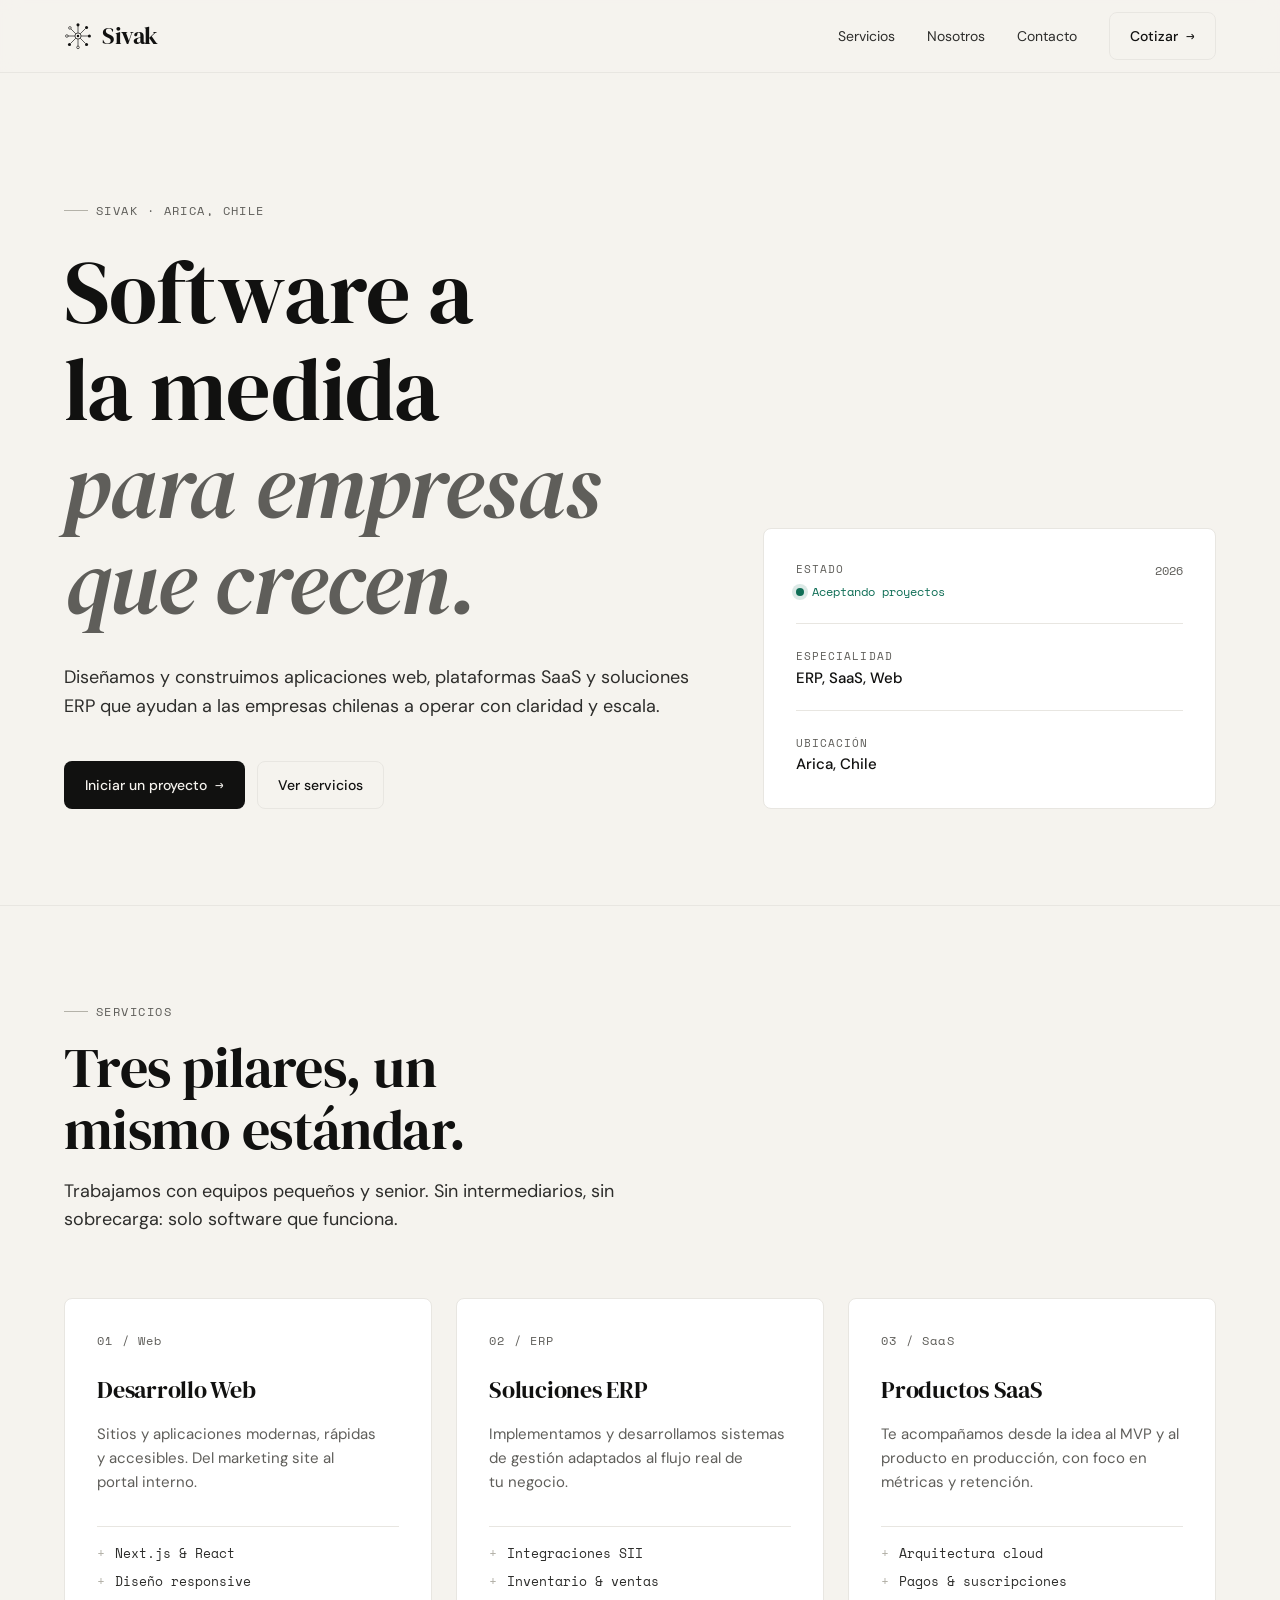
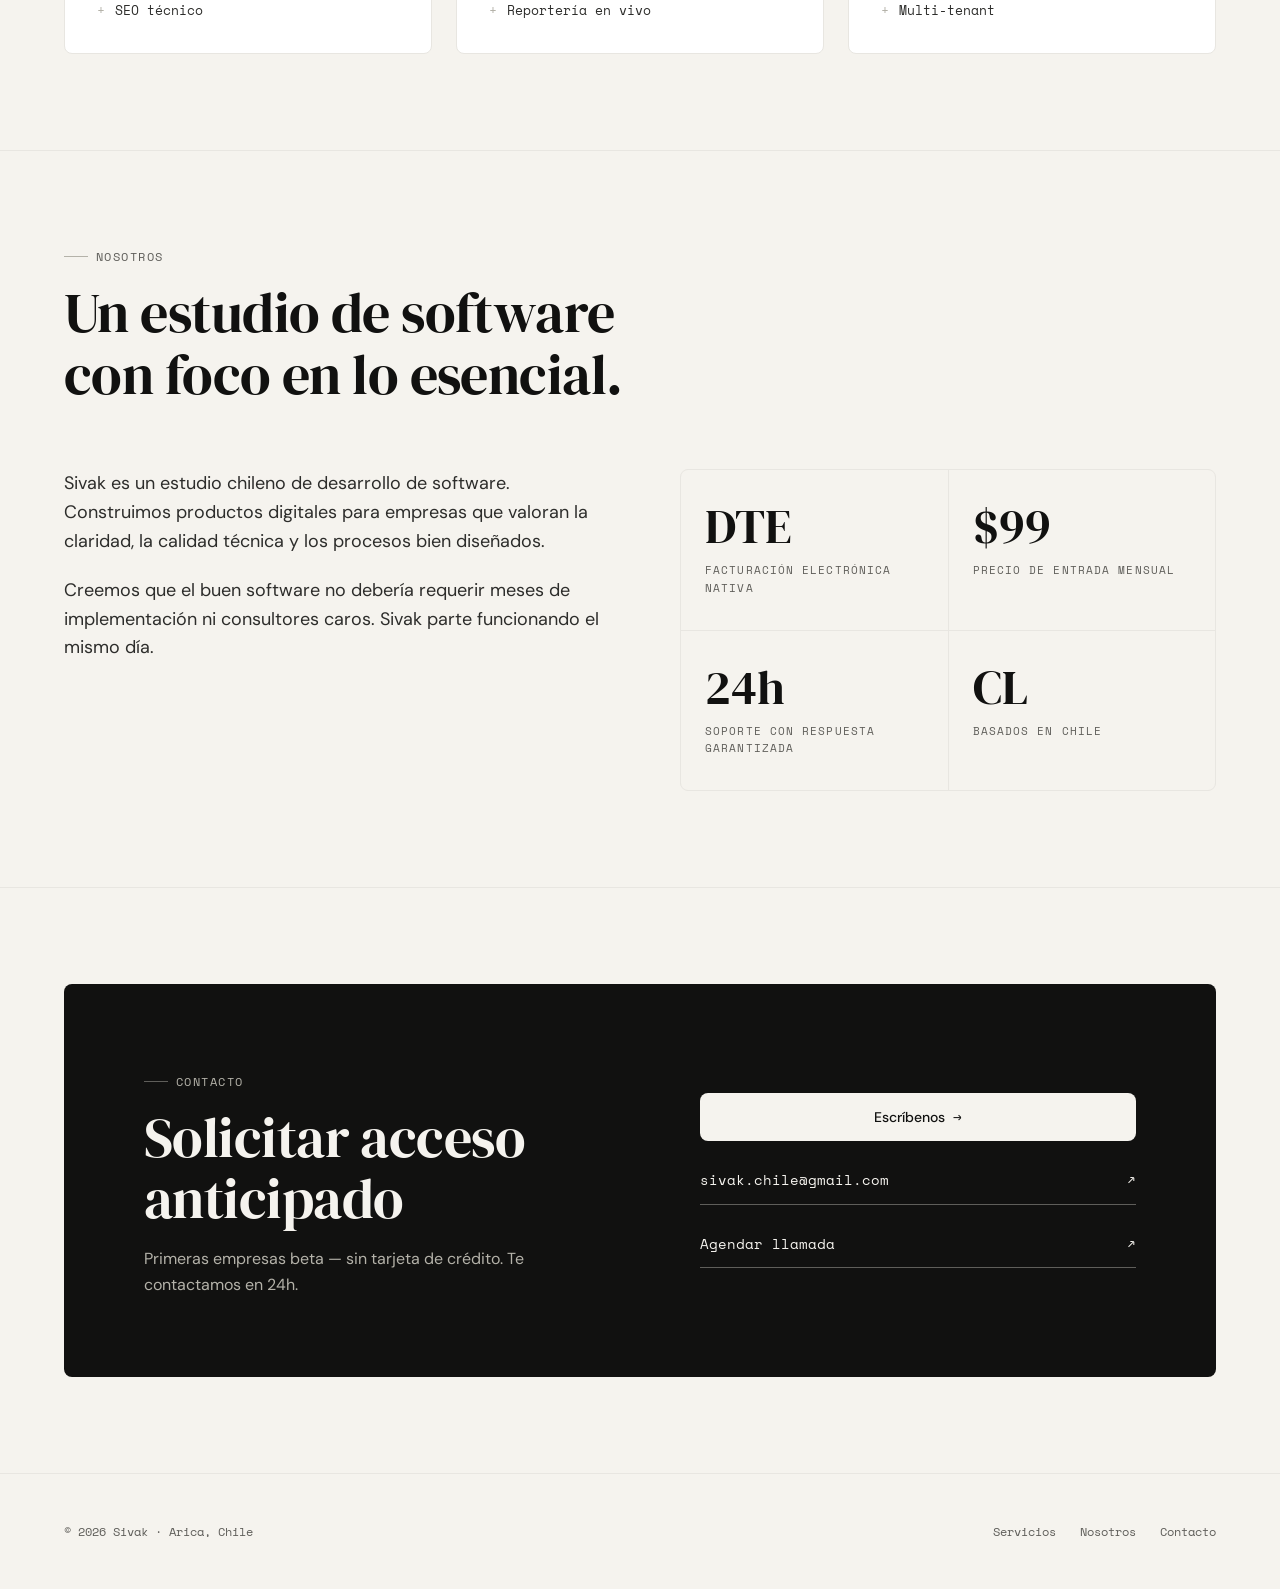
==== index.html @ c457fc92 "initial: company landing page" ====
<!DOCTYPE html>
<html lang="es">
<head>
  <meta charset="UTF-8" />
  <meta name="viewport" content="width=device-width, initial-scale=1.0" />
  <title>Sivak — Desarrollo de Software</title>
  <meta name="description" content="Sivak es una empresa chilena de desarrollo de software especializada en aplicaciones web, soluciones ERP y productos SaaS." />
  <meta name="theme-color" content="#f5f3ee" />

  <link rel="preconnect" href="https://fonts.googleapis.com" />
  <link rel="preconnect" href="https://fonts.gstatic.com" crossorigin />
  <link href="https://fonts.googleapis.com/css2?family=DM+Serif+Display:ital@0;1&family=DM+Sans:wght@400;500;600;700&family=Space+Mono:wght@400;700&display=swap" rel="stylesheet" />
  <link rel="stylesheet" href="./styles.css" />
</head>
<body>
  <header class="site-header">
    <div class="container">
      <a href="#" class="logo" aria-label="Sivak inicio">
        <svg class="logo-mark" width="28" height="28" viewBox="0 0 64 64" fill="none" xmlns="http://www.w3.org/2000/svg">
          <circle cx="32" cy="32" r="7" fill="none" stroke="currentColor" stroke-width="1.7"/>
          <circle cx="32" cy="32" r="2.8" fill="currentColor"/>
          <line x1="32" y1="25" x2="32" y2="9" stroke="currentColor" stroke-width="1.5"/>
          <circle cx="32" cy="6.5" r="3.5" fill="currentColor"/>
          <line x1="37" y1="27" x2="49" y2="15" stroke="currentColor" stroke-width="1.5"/>
          <circle cx="51.5" cy="12.5" r="3.5" fill="currentColor"/>
          <line x1="39" y1="32" x2="55" y2="32" stroke="currentColor" stroke-width="1.5"/>
          <circle cx="58" cy="32" r="3.5" fill="currentColor"/>
          <line x1="37" y1="37" x2="49" y2="49" stroke="currentColor" stroke-width="1.5"/>
          <circle cx="51.5" cy="51.5" r="3.5" fill="currentColor"/>
          <line x1="32" y1="39" x2="32" y2="55" stroke="currentColor" stroke-width="1.5"/>
          <circle cx="32" cy="58" r="3" fill="none" stroke="currentColor" stroke-width="1.5"/>
          <line x1="27" y1="37" x2="15" y2="49" stroke="currentColor" stroke-width="1.5"/>
          <circle cx="12.5" cy="51.5" r="3.5" fill="currentColor"/>
          <line x1="25" y1="32" x2="9" y2="32" stroke="currentColor" stroke-width="1.5"/>
          <circle cx="6.5" cy="32" r="3" fill="none" stroke="currentColor" stroke-width="1.5"/>
          <line x1="27" y1="27" x2="16" y2="16" stroke="currentColor" stroke-width="1.5"/>
          <circle cx="13.5" cy="13.5" r="3" fill="none" stroke="currentColor" stroke-width="1.5"/>
        </svg>
        <span>Sivak</span>
      </a>
      <nav aria-label="Principal">
        <ul>
          <li><a href="#servicios">Servicios</a></li>
          <li><a href="#nosotros">Nosotros</a></li>
          <li><a href="#contacto">Contacto</a></li>
          <li><a href="#contacto" class="btn btn-secondary btn-arrow">Cotizar</a></li>
        </ul>
      </nav>
    </div>
  </header>

  <main>
    <!-- ============ Hero ============ -->
    <section class="hero" aria-labelledby="hero-title">
      <div class="container">
        <div class="hero-grid">
          <div>
            <span class="eyebrow">Sivak · Arica, Chile</span>
            <h1 id="hero-title">
              Software a la medida<br />
              <em>para empresas que crecen.</em>
            </h1>
            <p class="lead" style="margin-top: 32px;">
              Diseñamos y construimos aplicaciones web, plataformas SaaS y soluciones ERP que ayudan a las empresas chilenas a operar con claridad y escala.
            </p>
            <div class="hero-actions">
              <a href="#contacto" class="btn btn-primary btn-arrow">Iniciar un proyecto</a>
              <a href="#servicios" class="btn btn-secondary">Ver servicios</a>
            </div>
          </div>

          <aside class="hero-meta" aria-label="Información de la empresa">
            <div class="meta-row">
              <div>
                <div class="meta-label">Estado</div>
                <div class="meta-value">
                  <span class="status">
                    <span class="status-dot" aria-hidden="true"></span>
                    Aceptando proyectos
                  </span>
                </div>
              </div>
              <span class="mono" style="font-size: 12px; color: var(--carbon-60);">2026</span>
            </div>
            <div class="meta-row">
              <div>
                <div class="meta-label">Especialidad</div>
                <div class="meta-value">ERP, SaaS, Web</div>
              </div>
            </div>
            <div class="meta-row">
              <div>
                <div class="meta-label">Ubicación</div>
                <div class="meta-value">Arica, Chile</div>
              </div>
            </div>
          </aside>
        </div>
      </div>
    </section>

    <!-- ============ Services ============ -->
    <section id="servicios" aria-labelledby="services-title">
      <div class="container">
        <div class="section-head">
          <span class="eyebrow">Servicios</span>
          <h2 id="services-title">Tres pilares, un mismo estándar.</h2>
          <p class="lead">
            Trabajamos con equipos pequeños y senior. Sin intermediarios, sin sobrecarga: solo software que funciona.
          </p>
        </div>

        <div class="services-grid">
          <article class="service-card">
            <span class="service-num">01 / Web</span>
            <h3>Desarrollo Web</h3>
            <p>Sitios y aplicaciones modernas, rápidas y accesibles. Del marketing site al portal interno.</p>
            <ul>
              <li>Next.js & React</li>
              <li>Diseño responsive</li>
              <li>SEO técnico</li>
            </ul>
          </article>

          <article class="service-card">
            <span class="service-num">02 / ERP</span>
            <h3>Soluciones ERP</h3>
            <p>Implementamos y desarrollamos sistemas de gestión adaptados al flujo real de tu negocio.</p>
            <ul>
              <li>Integraciones SII</li>
              <li>Inventario & ventas</li>
              <li>Reportería en vivo</li>
            </ul>
          </article>

          <article class="service-card">
            <span class="service-num">03 / SaaS</span>
            <h3>Productos SaaS</h3>
            <p>Te acompañamos desde la idea al MVP y al producto en producción, con foco en métricas y retención.</p>
            <ul>
              <li>Arquitectura cloud</li>
              <li>Pagos & suscripciones</li>
              <li>Multi-tenant</li>
            </ul>
          </article>
        </div>
      </div>
    </section>

    <!-- ============ About ============ -->
    <section id="nosotros" aria-labelledby="about-title">
      <div class="container">
        <div class="section-head">
          <span class="eyebrow">Nosotros</span>
          <h2 id="about-title">Un estudio de software con foco en lo esencial.</h2>
        </div>

        <div class="about-grid">
          <div class="about-text">
            <p>
              Sivak es un estudio chileno de desarrollo de software. Construimos productos digitales para empresas que valoran la claridad, la calidad técnica y los procesos bien diseñados.
            </p>
            <p>
              Creemos que el buen software no debería requerir meses de implementación ni consultores caros. Sivak parte funcionando el mismo día.
            </p>
          </div>

          <div class="stats" role="list">
            <div class="stat" role="listitem">
              <div class="stat-value">DTE</div>
              <div class="stat-label">Facturación electrónica nativa</div>
            </div>
            <div class="stat" role="listitem">
              <div class="stat-value">$99</div>
              <div class="stat-label">Precio de entrada mensual</div>
            </div>
            <div class="stat" role="listitem">
              <div class="stat-value">24h</div>
              <div class="stat-label">Soporte con respuesta garantizada</div>
            </div>
            <div class="stat" role="listitem">
              <div class="stat-value">CL</div>
              <div class="stat-label">Basados en Chile</div>
            </div>
          </div>
        </div>
      </div>
    </section>

    <!-- ============ Contact ============ -->
    <section id="contacto" class="contact" aria-labelledby="contact-title">
      <div class="container">
        <div class="contact-card">
          <div>
            <span class="eyebrow">Contacto</span>
            <h2 id="contact-title" style="margin-top: 16px;">Solicitar acceso anticipado</h2>
            <p>
              Primeras empresas beta — sin tarjeta de crédito. Te contactamos en 24h.
            </p>
          </div>
          <div class="contact-actions">
            <a href="mailto:sivak.chile@gmail.com" class="btn btn-primary btn-arrow">Escríbenos</a>
            <a href="mailto:sivak.chile@gmail.com" class="btn-link">
              <span>sivak.chile@gmail.com</span>
              <span aria-hidden="true">↗</span>
            </a>
            <a href="#" class="btn-link">
              <span>Agendar llamada</span>
              <span aria-hidden="true">↗</span>
            </a>
          </div>
        </div>
      </div>
    </section>
  </main>

  <footer>
    <div class="container">
      <div class="footer-grid">
        <p>© 2026 Sivak · Arica, Chile</p>
        <div class="footer-links">
          <a href="#servicios">Servicios</a>
          <a href="#nosotros">Nosotros</a>
          <a href="#contacto">Contacto</a>
        </div>
      </div>
    </div>
  </footer>
</body>
</html>
---- styles.css ----
/* ============ Design Tokens (from sivak-tokens.css) ============ */
:root {
  /* COLORS */
  --carbon: #111110;
  --carbon-80: #2d2d2b;
  --carbon-60: #5f5e5a;
  --carbon-40: #b4b2a9;
  --carbon-20: #e8e6e1;
  --parchment: #f5f3ee;
  --white: #ffffff;
  --success: #0f6e56;
  --link: #1a3a5c;

  /* FONTS */
  --font-serif: "DM Serif Display", Georgia, serif;
  --font-sans: "DM Sans", system-ui, -apple-system, Segoe UI, Roboto, sans-serif;
  --font-mono: "Space Mono", ui-monospace, SFMono-Regular, Menlo, monospace;

  /* SPACING */
  --radius: 8px;
  --container: 1200px;
}

/* ============ Reset ============ */
*, *::before, *::after { box-sizing: border-box; }
html, body { margin: 0; padding: 0; }
img, svg { display: block; max-width: 100%; }
a { color: inherit; text-decoration: none; }
button { font: inherit; cursor: pointer; border: none; background: none; color: inherit; }

html {
  background: var(--parchment);
  scroll-behavior: smooth;
  -webkit-font-smoothing: antialiased;
  -moz-osx-font-smoothing: grayscale;
}

body {
  font-family: var(--font-sans);
  color: var(--carbon);
  background: var(--parchment);
  font-size: 16px;
  line-height: 1.6;
}

/* ============ Layout ============ */
.container {
  width: 100%;
  max-width: var(--container);
  margin-inline: auto;
  padding-inline: 24px;
}

section {
  padding-block: 96px;
  border-bottom: 1px solid var(--carbon-20);
}

@media (max-width: 720px) {
  section { padding-block: 64px; }
}

/* ============ Typography ============ */
h1, h2, h3, h4 {
  font-family: var(--font-serif);
  font-weight: 400;
  letter-spacing: -0.01em;
  margin: 0;
  color: var(--carbon);
  line-height: 1.1;
  text-wrap: balance;
}

h1 { font-size: clamp(48px, 7vw, 88px); }
h2 { font-size: clamp(36px, 4.5vw, 56px); }
h3 { font-size: 24px; line-height: 1.3; }

p { margin: 0; text-wrap: pretty; }

.eyebrow {
  font-family: var(--font-mono);
  font-size: 12px;
  letter-spacing: 0.12em;
  text-transform: uppercase;
  color: var(--carbon-60);
  display: inline-flex;
  align-items: center;
  gap: 8px;
}

.eyebrow::before {
  content: "";
  width: 24px;
  height: 1px;
  background: var(--carbon-40);
}

.lead {
  font-size: 18px;
  color: var(--carbon-80);
  max-width: 640px;
}

.mono { font-family: var(--font-mono); }

/* ============ Header ============ */
.site-header {
  position: sticky;
  top: 0;
  z-index: 50;
  background: rgba(245, 243, 238, 0.85);
  backdrop-filter: blur(10px);
  -webkit-backdrop-filter: blur(10px);
  border-bottom: 1px solid var(--carbon-20);
}

.site-header .container {
  display: flex;
  align-items: center;
  justify-content: space-between;
  height: 72px;
}

.logo {
  font-family: var(--font-serif);
  font-size: 24px;
  letter-spacing: -0.02em;
  display: inline-flex;
  align-items: center;
  gap: 10px;
}

.logo-mark {
  width: 28px;
  height: 28px;
  color: var(--carbon);
}

nav ul {
  list-style: none;
  margin: 0;
  padding: 0;
  display: flex;
  gap: 32px;
  align-items: center;
}

nav a {
  font-size: 14px;
  color: var(--carbon-80);
  transition: color 0.15s ease;
}

nav a:hover { color: var(--carbon); }

@media (max-width: 720px) {
  nav ul { display: none; }
}

/* ============ Buttons ============ */
.btn {
  display: inline-flex;
  align-items: center;
  gap: 8px;
  padding: 12px 20px;
  border-radius: var(--radius);
  font-size: 14px;
  font-weight: 500;
  transition: all 0.15s ease;
  border: 1px solid transparent;
}

.btn-primary {
  background: var(--carbon);
  color: var(--parchment);
}
.btn-primary:hover { background: var(--carbon-80); }

.btn-secondary {
  background: transparent;
  color: var(--carbon);
  border-color: var(--carbon-20);
}
.btn-secondary:hover {
  background: var(--white);
  border-color: var(--carbon-40);
}

.btn-arrow::after {
  content: "→";
  font-family: var(--font-mono);
  transition: transform 0.15s ease;
}
.btn-arrow:hover::after { transform: translateX(3px); }

/* ============ Hero ============ */
.hero { padding-block: 120px 96px; }

.hero-grid {
  display: grid;
  grid-template-columns: 1fr;
  gap: 64px;
}

@media (min-width: 960px) {
  .hero-grid {
    grid-template-columns: 1.4fr 1fr;
    align-items: end;
  }
}

.hero h1 { margin-top: 24px; }
.hero h1 em {
  font-style: italic;
  color: var(--carbon-60);
}

.hero-actions {
  display: flex;
  flex-wrap: wrap;
  gap: 12px;
  margin-top: 40px;
}

.hero-meta {
  display: grid;
  gap: 24px;
  padding: 32px;
  background: var(--white);
  border: 1px solid var(--carbon-20);
  border-radius: var(--radius);
}

.meta-row {
  display: grid;
  grid-template-columns: 1fr auto;
  gap: 16px;
  padding-bottom: 20px;
  border-bottom: 1px solid var(--carbon-20);
}
.meta-row:last-child { border-bottom: none; padding-bottom: 0; }

.meta-label {
  font-family: var(--font-mono);
  font-size: 11px;
  letter-spacing: 0.1em;
  text-transform: uppercase;
  color: var(--carbon-60);
}

.meta-value {
  font-size: 15px;
  color: var(--carbon);
  font-weight: 500;
}

.status {
  display: inline-flex;
  align-items: center;
  gap: 8px;
  font-family: var(--font-mono);
  font-size: 12px;
  color: var(--success);
}

.status-dot {
  width: 8px;
  height: 8px;
  border-radius: 999px;
  background: var(--success);
  box-shadow: 0 0 0 4px rgba(15, 110, 86, 0.15);
}

/* ============ Services ============ */
.section-head {
  display: grid;
  gap: 16px;
  margin-bottom: 64px;
  max-width: 720px;
}

.services-grid {
  display: grid;
  grid-template-columns: 1fr;
  gap: 24px;
}

@media (min-width: 720px) {
  .services-grid { grid-template-columns: repeat(3, 1fr); }
}

.service-card {
  background: var(--white);
  border: 1px solid var(--carbon-20);
  border-radius: var(--radius);
  padding: 32px;
  display: flex;
  flex-direction: column;
  gap: 16px;
  transition: border-color 0.2s ease, transform 0.2s ease;
}

.service-card:hover {
  border-color: var(--carbon-40);
  transform: translateY(-2px);
}

.service-num {
  font-family: var(--font-mono);
  font-size: 12px;
  color: var(--carbon-60);
  letter-spacing: 0.1em;
}

.service-card h3 { margin-top: 8px; }

.service-card p { color: var(--carbon-60); font-size: 15px; }

.service-card ul {
  list-style: none;
  margin: 16px 0 0;
  padding: 16px 0 0;
  border-top: 1px solid var(--carbon-20);
  display: grid;
  gap: 8px;
}

.service-card li {
  font-size: 13px;
  color: var(--carbon-80);
  font-family: var(--font-mono);
  display: flex;
  align-items: center;
  gap: 10px;
}

.service-card li::before {
  content: "+";
  color: var(--carbon-40);
}

/* ============ About ============ */
.about-grid {
  display: grid;
  grid-template-columns: 1fr;
  gap: 48px;
}

@media (min-width: 960px) {
  .about-grid {
    grid-template-columns: 1fr 1fr;
    gap: 80px;
    align-items: start;
  }
}

.about-text p + p { margin-top: 20px; }
.about-text p {
  font-size: 18px;
  color: var(--carbon-80);
  line-height: 1.6;
}

.stats {
  display: grid;
  grid-template-columns: repeat(2, 1fr);
  gap: 1px;
  background: var(--carbon-20);
  border: 1px solid var(--carbon-20);
  border-radius: var(--radius);
  overflow: hidden;
}

.stat {
  background: var(--parchment);
  padding: 32px 24px;
}

.stat-value {
  font-family: var(--font-serif);
  font-size: 48px;
  line-height: 1;
  color: var(--carbon);
}

.stat-label {
  font-family: var(--font-mono);
  font-size: 11px;
  letter-spacing: 0.1em;
  text-transform: uppercase;
  color: var(--carbon-60);
  margin-top: 12px;
}

/* ============ Contact ============ */
.contact { border-bottom: none; }

.contact-card {
  background: var(--carbon);
  color: var(--parchment);
  border-radius: var(--radius);
  padding: 64px 48px;
  display: grid;
  gap: 32px;
}

@media (min-width: 720px) {
  .contact-card {
    grid-template-columns: 1.2fr 1fr;
    align-items: center;
    padding: 80px;
  }
}

.contact-card h2 { color: var(--parchment); }
.contact-card .eyebrow { color: var(--carbon-40); }
.contact-card .eyebrow::before { background: var(--carbon-60); }
.contact-card p { color: var(--carbon-40); margin-top: 16px; max-width: 480px; }

.contact-actions {
  display: flex;
  flex-direction: column;
  gap: 16px;
}

.contact-actions .btn-primary {
  background: var(--parchment);
  color: var(--carbon);
  justify-content: center;
}
.contact-actions .btn-primary:hover { background: var(--white); }

.contact-actions .btn-link {
  color: var(--parchment);
  font-family: var(--font-mono);
  font-size: 14px;
  padding: 12px 0;
  border-bottom: 1px solid var(--carbon-60);
  display: inline-flex;
  align-items: center;
  justify-content: space-between;
  transition: border-color 0.15s ease;
}
.contact-actions .btn-link:hover { border-color: var(--parchment); }

/* ============ Footer ============ */
footer {
  padding-block: 48px;
  border-top: 1px solid var(--carbon-20);
}

.footer-grid {
  display: flex;
  flex-wrap: wrap;
  justify-content: space-between;
  align-items: center;
  gap: 24px;
}

.footer-grid p {
  font-family: var(--font-mono);
  font-size: 12px;
  color: var(--carbon-60);
}

.footer-links {
  display: flex;
  gap: 24px;
  font-family: var(--font-mono);
  font-size: 12px;
  color: var(--carbon-60);
}

.footer-links a:hover { color: var(--carbon); }

/* ============ Accessibility ============ */
a:focus-visible, button:focus-visible, .btn:focus-visible {
  outline: 2px solid var(--link);
  outline-offset: 3px;
  border-radius: 4px;
}

.sr-only {
  position: absolute;
  width: 1px;
  height: 1px;
  padding: 0;
  margin: -1px;
  overflow: hidden;
  clip: rect(0, 0, 0, 0);
  white-space: nowrap;
  border: 0;
}
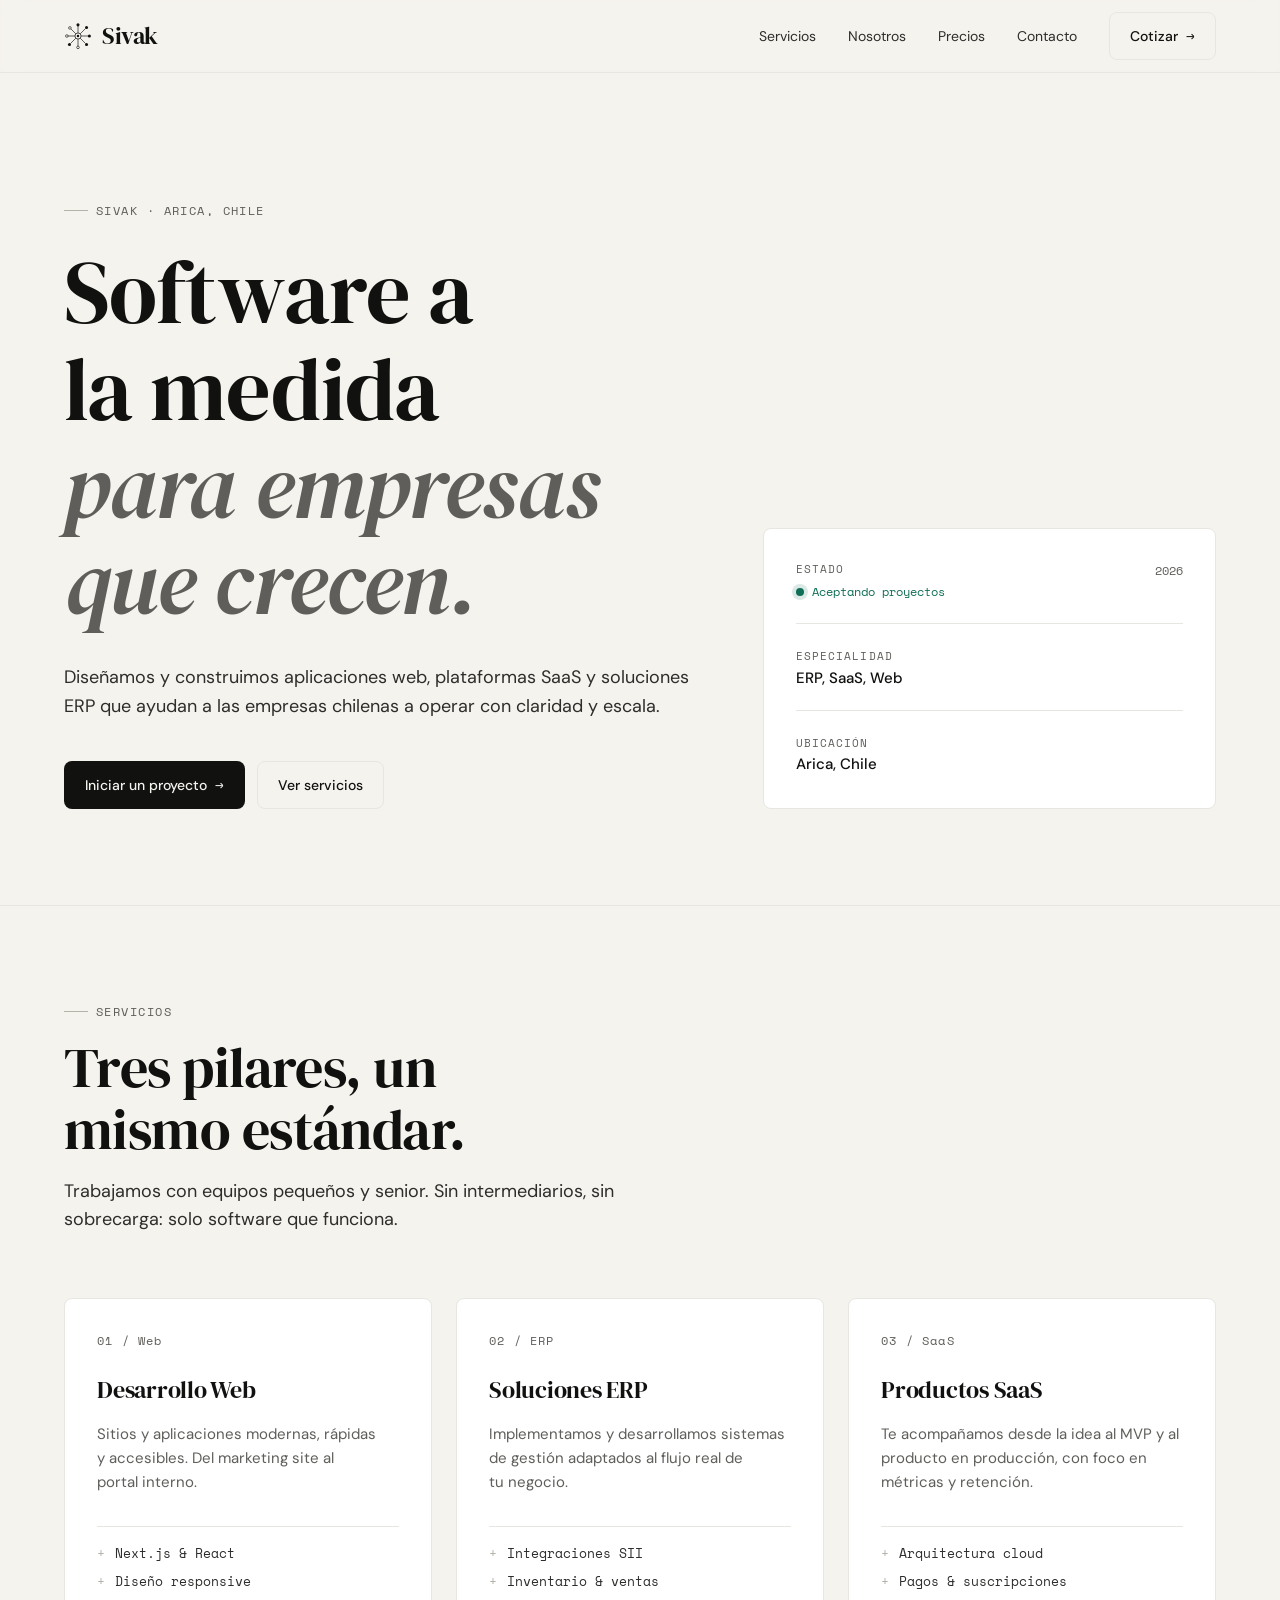
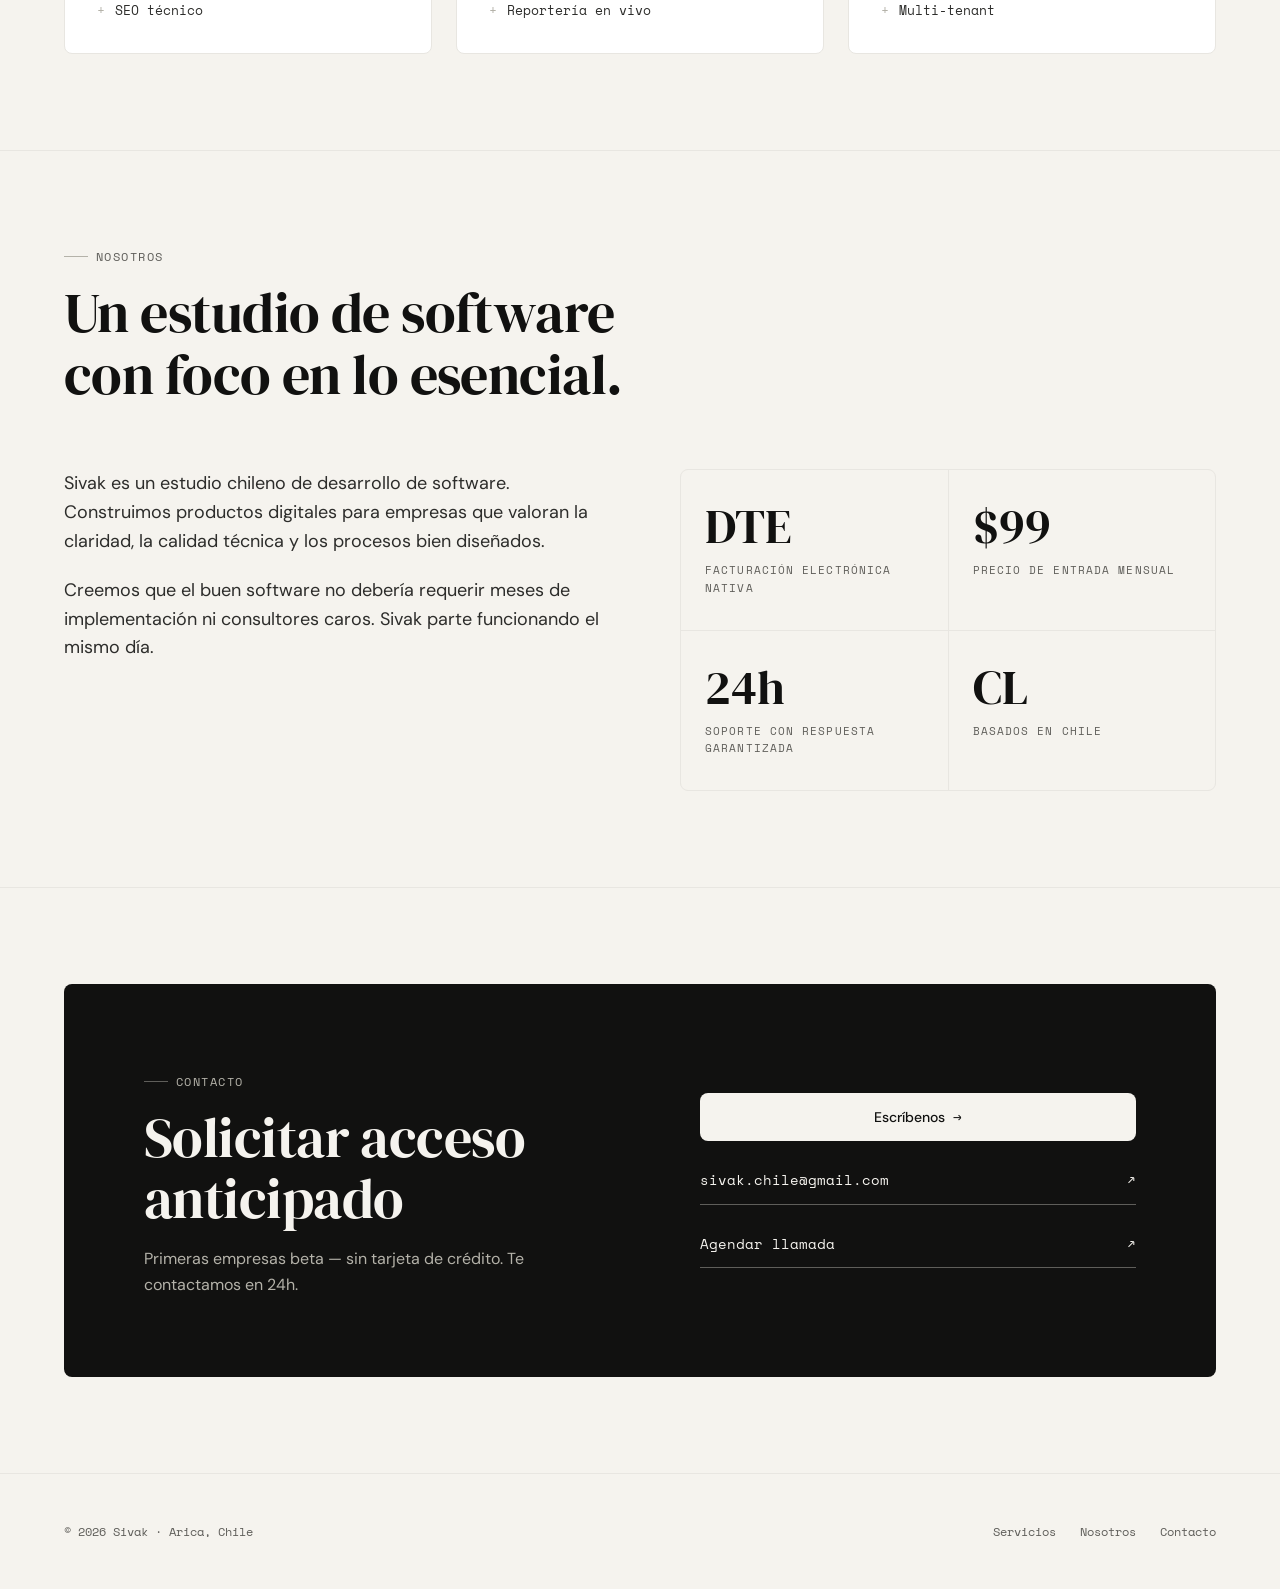
==== commit 59afbd0d: "feat: add pricing page with navigation link" ====
--- a/index.html
+++ b/index.html
@@ -42,6 +42,7 @@
         <ul>
           <li><a href="#servicios">Servicios</a></li>
           <li><a href="#nosotros">Nosotros</a></li>
+          <li><a href="./sivak-pricing.html">Precios</a></li>
           <li><a href="#contacto">Contacto</a></li>
           <li><a href="#contacto" class="btn btn-secondary btn-arrow">Cotizar</a></li>
         </ul>
